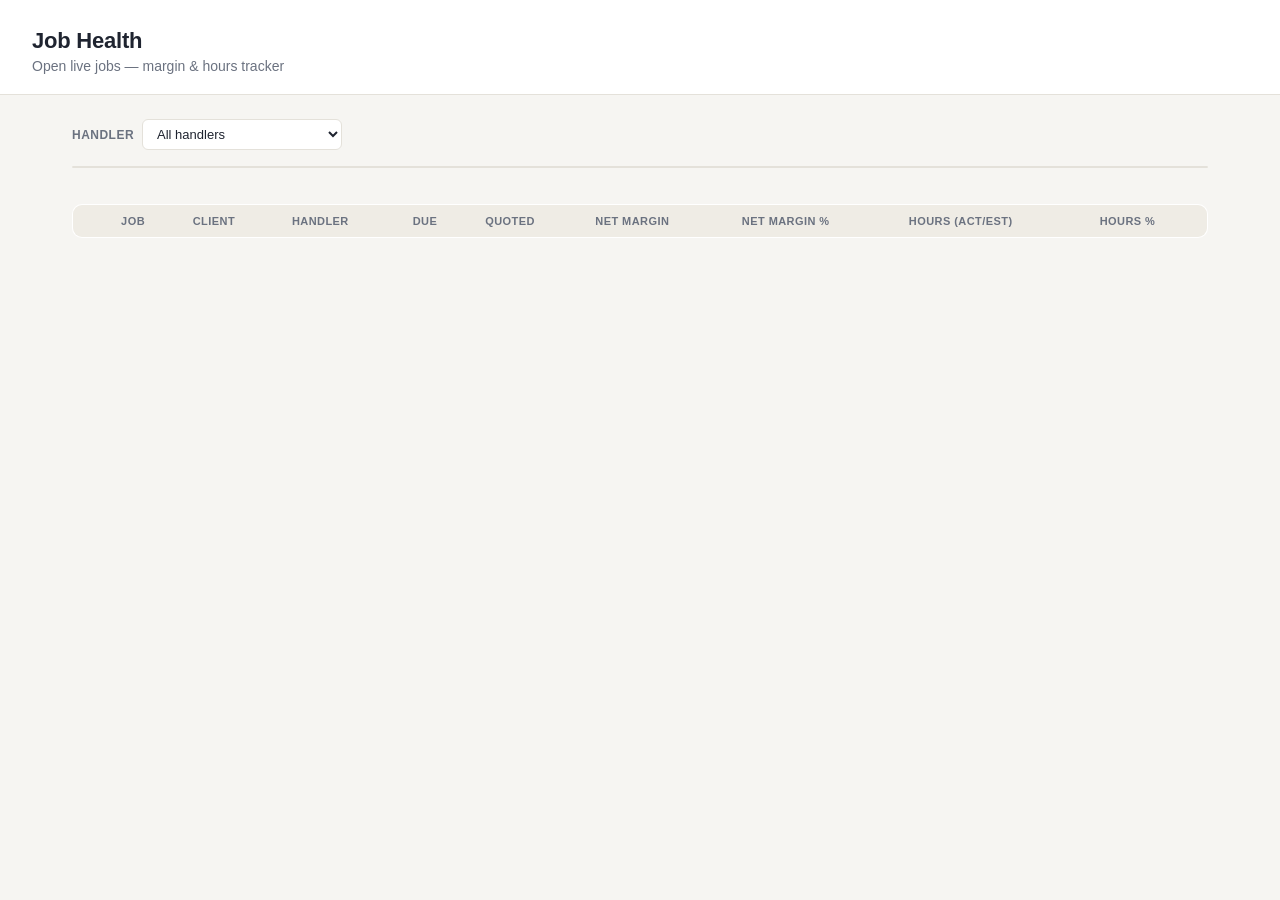
==== public/index.html @ 8031c99e "Add profit summary panel, handler filter, and neutralize orphaned debug endpoint Profit panel surfac" ====
<!DOCTYPE html>
<html lang="en">
<head>
<meta charset="UTF-8">
<meta name="viewport" content="width=device-width, initial-scale=1.0">
<title>Job Health</title>
<link rel="stylesheet" href="style.css">
</head>
<body>
<header class="topbar">
  <h1>Job Health</h1>
  <p class="topbar-sub">Open live jobs — margin &amp; hours tracker</p>
</header>

<main class="main">
  <div class="controls">
    <label for="handlerFilter">Handler</label>
    <select id="handlerFilter">
      <option value="">All handlers</option>
    </select>
  </div>

  <div class="profit-panel" id="profitPanel"></div>

  <div class="summary" id="summary"></div>

  <table class="job-table" id="jobTable">
    <thead>
      <tr>
        <th></th>
        <th>Job</th>
        <th>Client</th>
        <th>Handler</th>
        <th>Due</th>
        <th>Quoted</th>
        <th>Net margin</th>
        <th>Net margin %</th>
        <th>Hours (act/est)</th>
        <th>Hours %</th>
      </tr>
    </thead>
    <tbody id="jobTableBody"></tbody>
  </table>
</main>

<script src="app.js"></script>
</body>
</html>
---- public/style.css ----
:root {
  --bg: #f6f5f2;
  --surface: #ffffff;
  --ink: #1f2430;
  --ink-soft: #6b7280;
  --border: #e4e1da;
  --accent: #2d5c4d;
  --red: #b3423a;
  --red-bg: #fbe9e7;
  --amber: #a3691a;
  --amber-bg: #fdf1de;
  --green: #2f7a4f;
  --green-bg: #e7f3ea;
}

* { box-sizing: border-box; }

body {
  margin: 0;
  background: var(--bg);
  color: var(--ink);
  font-family: -apple-system, BlinkMacSystemFont, "Segoe UI", Roboto, sans-serif;
}

.topbar {
  padding: 28px 32px 20px;
  border-bottom: 1px solid var(--border);
  background: var(--surface);
}

.topbar h1 {
  margin: 0;
  font-size: 22px;
  letter-spacing: -0.01em;
}

.topbar-sub {
  margin: 4px 0 0;
  color: var(--ink-soft);
  font-size: 14px;
}

.main {
  max-width: 1200px;
  margin: 0 auto;
  padding: 24px 32px 48px;
}

.controls {
  display: flex;
  align-items: center;
  gap: 8px;
  margin-bottom: 16px;
}

.controls label {
  font-size: 12px;
  font-weight: 600;
  color: var(--ink-soft);
  text-transform: uppercase;
  letter-spacing: 0.04em;
}

.controls select {
  padding: 6px 10px;
  border: 1px solid var(--border);
  border-radius: 6px;
  background: var(--surface);
  color: var(--ink);
  font-size: 13px;
  min-width: 200px;
}

.profit-panel {
  display: grid;
  grid-template-columns: repeat(auto-fit, minmax(160px, 1fr));
  gap: 1px;
  background: var(--border);
  border: 1px solid var(--border);
  border-radius: 10px;
  overflow: hidden;
  margin-bottom: 16px;
}

.profit-tile {
  display: flex;
  flex-direction: column;
  gap: 4px;
  padding: 16px 18px;
  background: var(--surface);
}

.profit-tile-emphasis {
  background: var(--accent);
}

.profit-tile-emphasis .profit-label,
.profit-tile-emphasis .profit-value {
  color: #fff;
}

.profit-label {
  font-size: 11px;
  text-transform: uppercase;
  letter-spacing: 0.05em;
  color: var(--ink-soft);
}

.profit-value {
  font-size: 22px;
  font-weight: 700;
  font-variant-numeric: tabular-nums;
  color: var(--ink);
}

.profit-value.negative {
  color: var(--red);
}

.profit-tile-emphasis .profit-value.negative {
  color: #ffd9d4;
}

.summary {
  display: flex;
  gap: 12px;
  margin-bottom: 20px;
  font-size: 13px;
  color: var(--ink-soft);
}

.summary strong {
  color: var(--ink);
}

.job-table {
  width: 100%;
  border-collapse: collapse;
  background: var(--surface);
  border: 1px solid var(--border);
  border-radius: 10px;
  overflow: hidden;
  font-size: 13px;
}

.job-table th {
  text-align: left;
  padding: 10px 12px;
  background: #efece5;
  color: var(--ink-soft);
  font-weight: 600;
  font-size: 11px;
  text-transform: uppercase;
  letter-spacing: 0.04em;
  border-bottom: 1px solid var(--border);
}

.job-table td {
  padding: 10px 12px;
  border-bottom: 1px solid var(--border);
  font-variant-numeric: tabular-nums;
  white-space: nowrap;
}

.job-table tbody tr:last-child td {
  border-bottom: none;
}

.job-table tbody tr:hover {
  background: #fbfaf7;
}

.risk-dot {
  display: inline-block;
  width: 10px;
  height: 10px;
  border-radius: 50%;
}

.risk-dot.red { background: var(--red); }
.risk-dot.amber { background: var(--amber); }
.risk-dot.green { background: var(--green); }

.pct-chip {
  display: inline-block;
  padding: 2px 8px;
  border-radius: 999px;
  font-weight: 600;
}

.pct-chip.red { background: var(--red-bg); color: var(--red); }
.pct-chip.amber { background: var(--amber-bg); color: var(--amber); }
.pct-chip.green { background: var(--green-bg); color: var(--green); }

.job-title {
  display: block;
  color: var(--ink-soft);
  font-size: 12px;
  white-space: normal;
}

.job-number {
  font-weight: 600;
}

.negative {
  color: var(--red);
}
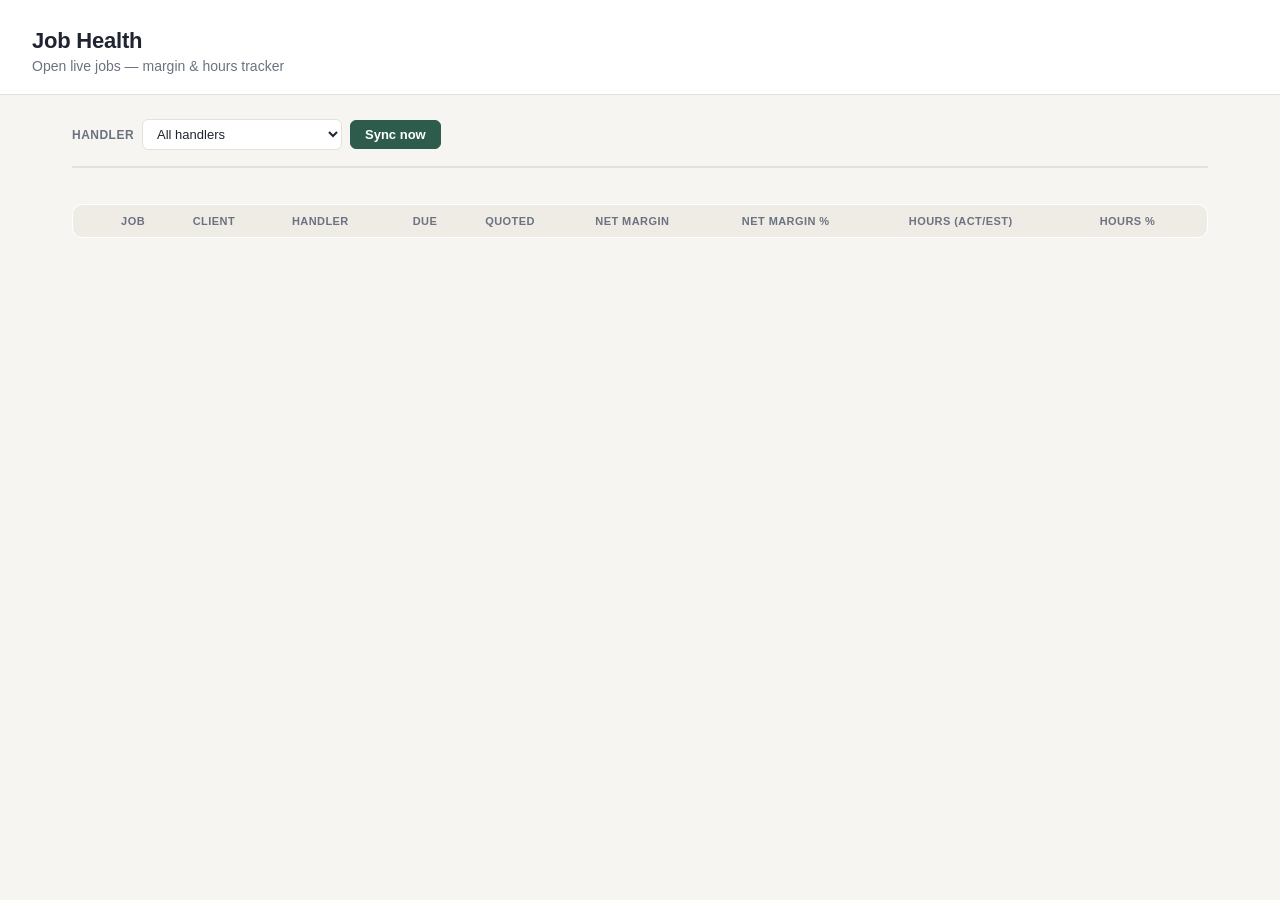
==== commit c6b48734: "Add job detail page with trend chart, notes panel, and manual sync button Clicking a job in the port" ====
--- a/public/index.html
+++ b/public/index.html
@@ -18,6 +18,8 @@
     <select id="handlerFilter">
       <option value="">All handlers</option>
     </select>
+    <button id="syncBtn" class="sync-btn" type="button">Sync now</button>
+    <span class="sync-status" id="syncStatus"></span>
   </div>
 
   <div class="profit-panel" id="profitPanel"></div>
--- a/public/style.css
+++ b/public/style.css
@@ -40,6 +40,19 @@
   font-size: 14px;
 }
 
+.back-link {
+  display: inline-block;
+  margin-bottom: 8px;
+  color: var(--accent);
+  font-size: 13px;
+  font-weight: 600;
+  text-decoration: none;
+}
+
+.back-link:hover {
+  text-decoration: underline;
+}
+
 .main {
   max-width: 1200px;
   margin: 0 auto;
@@ -69,6 +82,35 @@
   color: var(--ink);
   font-size: 13px;
   min-width: 200px;
+}
+
+.sync-btn {
+  padding: 6px 14px;
+  border: 1px solid var(--accent);
+  border-radius: 6px;
+  background: var(--accent);
+  color: #fff;
+  font-size: 13px;
+  font-weight: 600;
+  cursor: pointer;
+}
+
+.sync-btn:hover:not(:disabled) {
+  opacity: 0.9;
+}
+
+.sync-btn:disabled {
+  opacity: 0.6;
+  cursor: default;
+}
+
+.sync-status {
+  font-size: 12px;
+  color: var(--ink-soft);
+}
+
+.sync-status.sync-status-error {
+  color: var(--red);
 }
 
 .profit-panel {
@@ -170,6 +212,130 @@
   background: #fbfaf7;
 }
 
+.job-row {
+  cursor: pointer;
+}
+
+.job-detail-layout {
+  display: grid;
+  grid-template-columns: 1fr 320px;
+  gap: 24px;
+  align-items: start;
+}
+
+.job-detail-primary {
+  min-width: 0;
+}
+
+.chart-section {
+  background: var(--surface);
+  border: 1px solid var(--border);
+  border-radius: 10px;
+  padding: 20px;
+  margin-top: 16px;
+}
+
+.chart-section h2 {
+  margin: 0 0 4px;
+  font-size: 15px;
+}
+
+.chart-legend {
+  display: flex;
+  gap: 16px;
+  font-size: 12px;
+  color: var(--ink-soft);
+  margin-bottom: 12px;
+}
+
+.legend-dot {
+  display: inline-block;
+  width: 8px;
+  height: 8px;
+  border-radius: 50%;
+  margin-right: 4px;
+}
+
+.legend-margin { background: var(--accent); }
+.legend-hours { background: var(--amber); }
+
+#trendChart {
+  width: 100%;
+  height: auto;
+}
+
+.chart-note {
+  margin: 10px 0 0;
+  font-size: 12px;
+  color: var(--ink-soft);
+}
+
+.notes-panel {
+  background: var(--surface);
+  border: 1px solid var(--border);
+  border-radius: 10px;
+  padding: 20px;
+  display: flex;
+  flex-direction: column;
+  position: sticky;
+  top: 24px;
+}
+
+.notes-panel h2 {
+  margin: 0 0 12px;
+  font-size: 15px;
+}
+
+.notes-panel textarea {
+  width: 100%;
+  min-height: 260px;
+  resize: vertical;
+  border: 1px solid var(--border);
+  border-radius: 6px;
+  padding: 10px;
+  font-family: inherit;
+  font-size: 13px;
+  color: var(--ink);
+  background: var(--bg);
+}
+
+.notes-footer {
+  display: flex;
+  align-items: center;
+  gap: 10px;
+  margin-top: 10px;
+}
+
+.notes-footer button {
+  padding: 6px 14px;
+  border: 1px solid var(--accent);
+  border-radius: 6px;
+  background: var(--accent);
+  color: #fff;
+  font-size: 13px;
+  font-weight: 600;
+  cursor: pointer;
+}
+
+.notes-footer button:disabled {
+  opacity: 0.6;
+  cursor: default;
+}
+
+.notes-status {
+  font-size: 12px;
+  color: var(--ink-soft);
+}
+
+@media (max-width: 900px) {
+  .job-detail-layout {
+    grid-template-columns: 1fr;
+  }
+  .notes-panel {
+    position: static;
+  }
+}
+
 .risk-dot {
   display: inline-block;
   width: 10px;
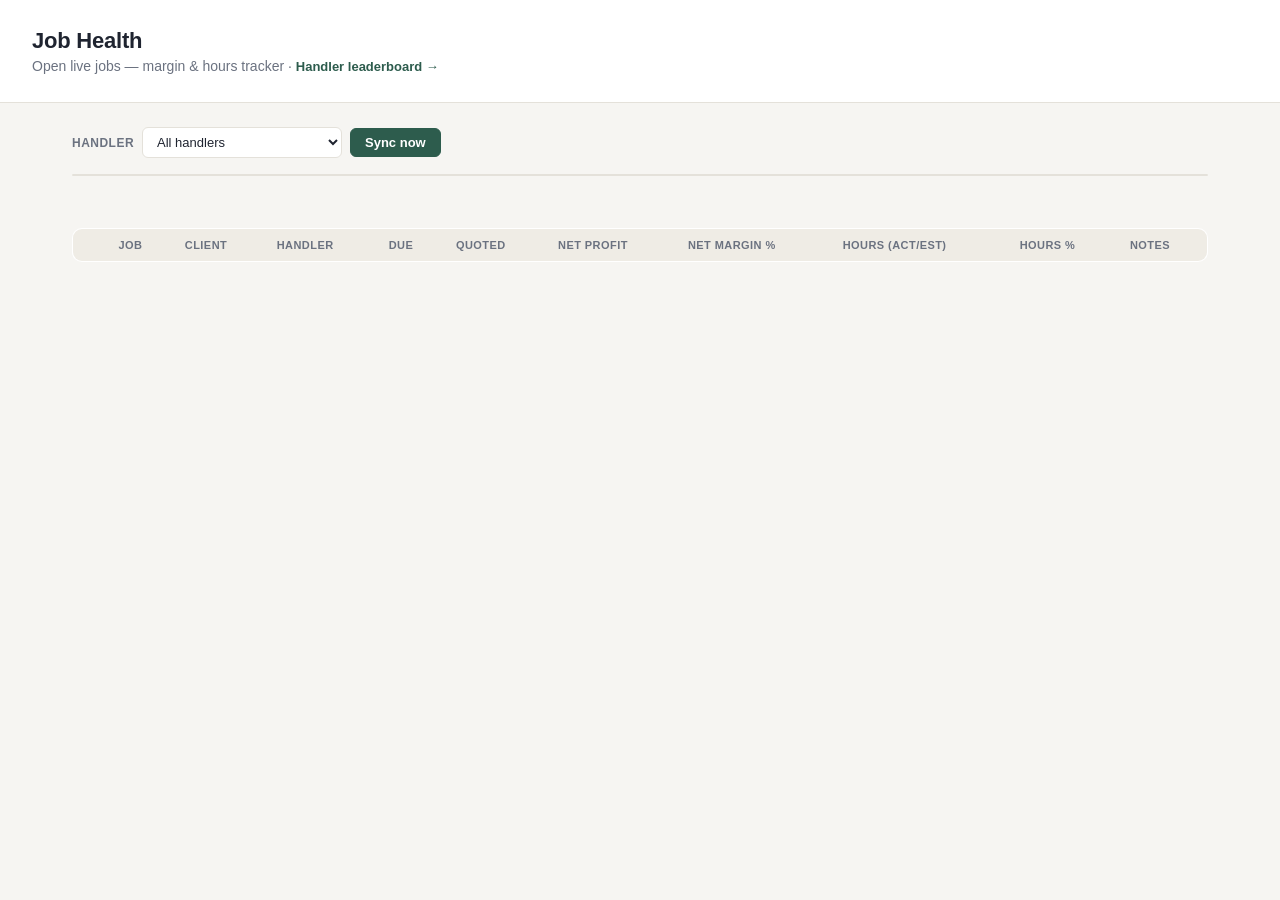
==== commit cef381f4: "Fix net/gross margin to use actual costs, not estimate; add is_active tracking, leaderboard, highlig" ====
--- a/public/index.html
+++ b/public/index.html
@@ -9,7 +9,7 @@
 <body>
 <header class="topbar">
   <h1>Job Health</h1>
-  <p class="topbar-sub">Open live jobs — margin &amp; hours tracker</p>
+  <p class="topbar-sub">Open live jobs — margin &amp; hours tracker &middot; <a class="back-link" href="leaderboard.html">Handler leaderboard &rarr;</a></p>
 </header>
 
 <main class="main">
@@ -20,9 +20,12 @@
     </select>
     <button id="syncBtn" class="sync-btn" type="button">Sync now</button>
     <span class="sync-status" id="syncStatus"></span>
+    <span class="last-synced" id="lastSynced"></span>
   </div>
 
   <div class="profit-panel" id="profitPanel"></div>
+
+  <div class="highlight-row" id="highlightRow"></div>
 
   <div class="summary" id="summary"></div>
 
@@ -35,10 +38,11 @@
         <th>Handler</th>
         <th>Due</th>
         <th>Quoted</th>
-        <th>Net margin</th>
+        <th>Net profit</th>
         <th>Net margin %</th>
         <th>Hours (act/est)</th>
         <th>Hours %</th>
+        <th>Notes</th>
       </tr>
     </thead>
     <tbody id="jobTableBody"></tbody>
--- a/public/style.css
+++ b/public/style.css
@@ -113,6 +113,12 @@
   color: var(--red);
 }
 
+.last-synced {
+  font-size: 12px;
+  color: var(--ink-soft);
+  margin-left: auto;
+}
+
 .profit-panel {
   display: grid;
   grid-template-columns: repeat(auto-fit, minmax(160px, 1fr));
@@ -163,6 +169,121 @@
   color: #ffd9d4;
 }
 
+.profit-tile-emphasis.profit-tile-red {
+  background: var(--red);
+}
+
+.profit-tile-emphasis.profit-tile-amber {
+  background: var(--amber);
+}
+
+.profit-value.tile-red {
+  color: var(--red);
+}
+
+.profit-value.tile-amber {
+  color: var(--amber);
+}
+
+.profit-value.tile-green {
+  color: var(--green);
+}
+
+.job-title-row {
+  display: flex;
+  align-items: center;
+  gap: 12px;
+}
+
+.job-title-row h1 {
+  margin: 0;
+}
+
+.risk-badge {
+  display: inline-block;
+  padding: 3px 10px;
+  border-radius: 999px;
+  font-size: 12px;
+  font-weight: 700;
+  text-transform: uppercase;
+  letter-spacing: 0.03em;
+}
+
+.risk-badge-red {
+  background: var(--red-bg);
+  color: var(--red);
+}
+
+.risk-badge-amber {
+  background: var(--amber-bg);
+  color: var(--amber);
+}
+
+.risk-badge-green {
+  background: var(--green-bg);
+  color: var(--green);
+}
+
+.highlight-row {
+  display: grid;
+  grid-template-columns: repeat(auto-fit, minmax(260px, 1fr));
+  gap: 12px;
+  margin-bottom: 16px;
+}
+
+.highlight-card {
+  display: flex;
+  flex-direction: column;
+  gap: 4px;
+  padding: 14px 18px;
+  border-radius: 10px;
+  border: 1px solid var(--border);
+  text-decoration: none;
+  background: var(--surface);
+}
+
+.highlight-card-best {
+  border-color: var(--green);
+  background: var(--green-bg);
+}
+
+.highlight-card-worst {
+  border-color: var(--red);
+  background: var(--red-bg);
+}
+
+.highlight-kicker {
+  font-size: 11px;
+  font-weight: 700;
+  text-transform: uppercase;
+  letter-spacing: 0.05em;
+}
+
+.highlight-card-best .highlight-kicker { color: var(--green); }
+.highlight-card-worst .highlight-kicker { color: var(--red); }
+
+.highlight-job {
+  font-size: 14px;
+  font-weight: 700;
+  color: var(--ink);
+}
+
+.highlight-client {
+  font-size: 12px;
+  color: var(--ink-soft);
+}
+
+.highlight-margin {
+  font-size: 13px;
+  font-weight: 600;
+  font-variant-numeric: tabular-nums;
+  color: var(--ink);
+}
+
+.highlight-margin.negative {
+  color: var(--red);
+}
+
 .summary {
   display: flex;
   gap: 12px;
@@ -195,6 +316,9 @@
   text-transform: uppercase;
   letter-spacing: 0.04em;
   border-bottom: 1px solid var(--border);
+  position: sticky;
+  top: 0;
+  z-index: 1;
 }
 
 .job-table td {
@@ -268,6 +392,57 @@
   margin: 10px 0 0;
   font-size: 12px;
   color: var(--ink-soft);
+}
+
+.burn-bars {
+  display: flex;
+  flex-direction: column;
+  gap: 18px;
+}
+
+.burn-row-header {
+  display: flex;
+  justify-content: space-between;
+  align-items: baseline;
+  margin-bottom: 6px;
+  font-size: 13px;
+}
+
+.burn-label {
+  font-weight: 700;
+}
+
+.burn-values {
+  color: var(--ink-soft);
+  font-size: 12px;
+  font-variant-numeric: tabular-nums;
+}
+
+.burn-track {
+  position: relative;
+  height: 14px;
+  background: var(--bg);
+  border: 1px solid var(--border);
+  border-radius: 7px;
+  overflow: hidden;
+}
+
+.burn-fill {
+  height: 100%;
+  border-radius: 7px 0 0 7px;
+  transition: width 0.3s ease;
+}
+
+.burn-fill-green { background: var(--green); }
+.burn-fill-amber { background: var(--amber); }
+.burn-fill-red { background: var(--red); }
+
+.burn-marker {
+  position: absolute;
+  top: -3px;
+  bottom: -3px;
+  width: 2px;
+  background: var(--ink);
 }
 
 .notes-panel {
@@ -365,6 +540,18 @@
   white-space: normal;
 }
 
+.job-note {
+  display: block;
+  color: var(--ink);
+  background: var(--amber-bg);
+  font-size: 11px;
+  white-space: normal;
+  max-width: 280px;
+  margin-top: 4px;
+  padding: 3px 6px;
+  border-radius: 4px;
+}
+
 .job-number {
   font-weight: 600;
 }
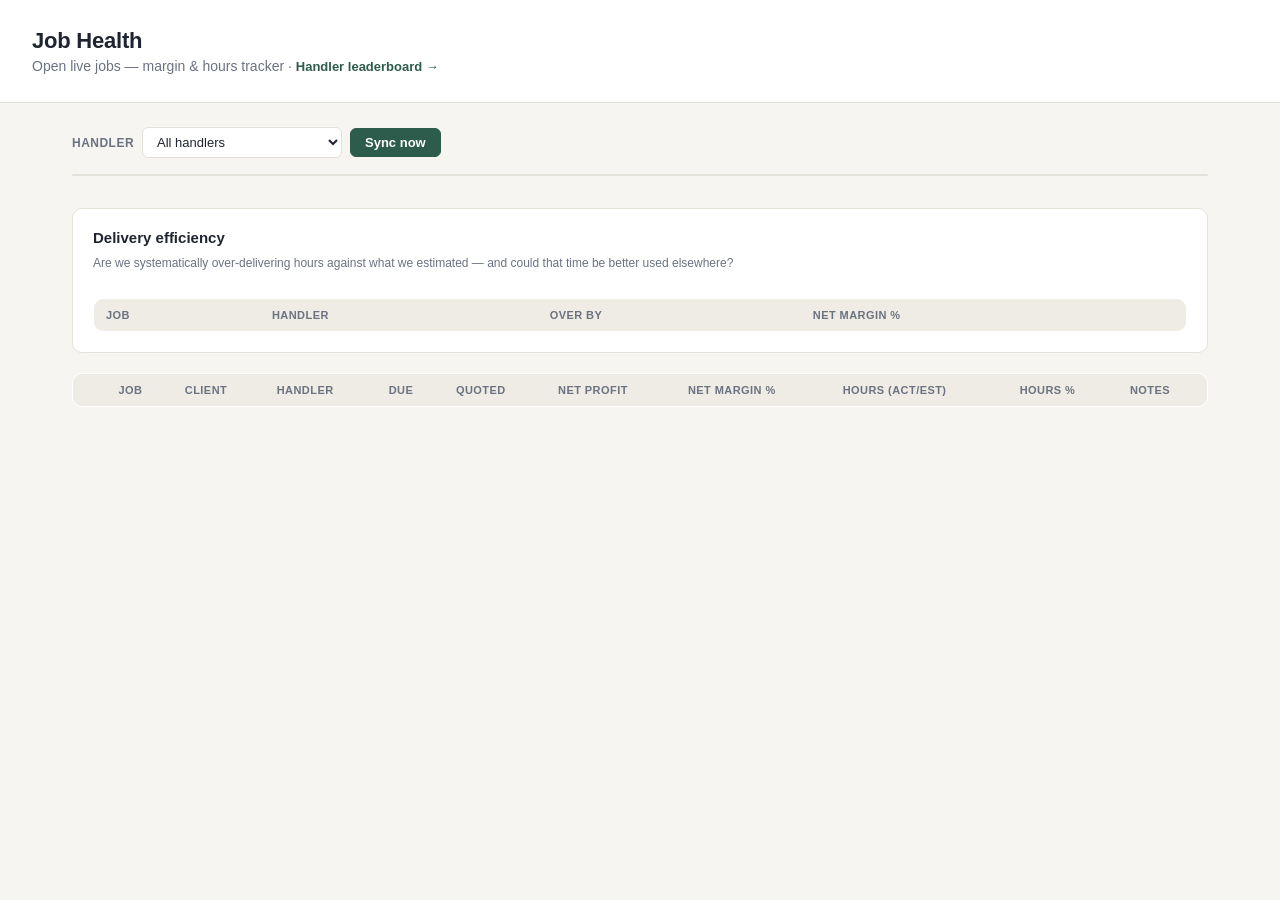
==== commit 0b00b3b5: "Add delivery efficiency panel to the portfolio page Surfaces the portfolio-wide question a blended h" ====
--- a/public/index.html
+++ b/public/index.html
@@ -27,6 +27,23 @@
 
   <div class="highlight-row" id="highlightRow"></div>
 
+  <section class="chart-section" id="deliverySection">
+    <h2>Delivery efficiency</h2>
+    <p class="chart-note">Are we systematically over-delivering hours against what we estimated — and could that time be better used elsewhere?</p>
+    <div class="delivery-stats" id="deliveryStats"></div>
+    <table class="job-table" id="deliveryTable">
+      <thead>
+        <tr>
+          <th>Job</th>
+          <th>Handler</th>
+          <th>Over by</th>
+          <th>Net margin %</th>
+        </tr>
+      </thead>
+      <tbody id="deliveryTableBody"></tbody>
+    </table>
+  </section>
+
   <div class="summary" id="summary"></div>
 
   <table class="job-table" id="jobTable">
--- a/public/style.css
+++ b/public/style.css
@@ -11,6 +11,8 @@
   --amber-bg: #fdf1de;
   --green: #2f7a4f;
   --green-bg: #e7f3ea;
+  --grey: #8b8578;
+  --grey-bg: #ece9e2;
 }
 
 * { box-sizing: border-box; }
@@ -224,6 +226,11 @@
   color: var(--green);
 }
 
+.risk-badge-unquoted {
+  background: var(--grey-bg);
+  color: var(--grey);
+}
+
 .highlight-row {
   display: grid;
   grid-template-columns: repeat(auto-fit, minmax(260px, 1fr));
@@ -284,16 +291,28 @@
   color: var(--red);
 }
 
+.highlight-handler {
+  margin-top: 4px;
+  font-size: 11px;
+  color: var(--ink-soft);
+}
+
 .summary {
   display: flex;
-  gap: 12px;
+  gap: 16px;
   margin-bottom: 20px;
-  font-size: 13px;
+  font-size: 17px;
   color: var(--ink-soft);
 }
 
 .summary strong {
   color: var(--ink);
+  font-size: 19px;
+}
+
+.summary .risk-dot {
+  width: 12px;
+  height: 12px;
 }
 
 .job-table {
@@ -336,6 +355,17 @@
   background: #fbfaf7;
 }
 
+.cost-row-pending {
+  color: var(--ink-soft);
+  font-style: italic;
+}
+
+.po-number {
+  color: var(--ink-soft);
+  font-size: 11px;
+  font-style: normal;
+}
+
 .job-row {
   cursor: pointer;
 }
@@ -357,6 +387,76 @@
   border-radius: 10px;
   padding: 20px;
   margin-top: 16px;
+}
+
+.recommended-charge {
+  display: flex;
+  flex-direction: column;
+  gap: 4px;
+  background: var(--red-bg);
+  border: 1px solid var(--red);
+  border-radius: 10px;
+  padding: 16px 18px;
+  margin-top: 12px;
+}
+
+.recommended-charge-label {
+  font-size: 11px;
+  font-weight: 700;
+  text-transform: uppercase;
+  letter-spacing: 0.05em;
+  color: var(--red);
+}
+
+.recommended-charge-value {
+  font-size: 24px;
+  font-weight: 700;
+  color: var(--ink);
+  font-variant-numeric: tabular-nums;
+}
+
+.recommended-charge-note {
+  font-size: 14px;
+  line-height: 1.6;
+  color: var(--ink-soft);
+}
+
+.recommended-charge-note p {
+  margin: 0 0 10px;
+}
+
+.recommended-charge-note p:last-child {
+  margin-bottom: 0;
+}
+
+.narrative-header {
+  display: flex;
+  align-items: center;
+  justify-content: space-between;
+  margin-bottom: 4px;
+}
+
+.narrative-header h2 {
+  margin: 0;
+}
+
+.narrative-text {
+  margin: 12px 0 0;
+  font-size: 16px;
+  line-height: 1.7;
+  color: var(--ink);
+}
+
+.narrative-text p {
+  margin: 0 0 12px;
+}
+
+.narrative-text p:last-child {
+  margin-bottom: 0;
+}
+
+.narrative-text:empty {
+  display: none;
 }
 
 .chart-section h2 {
@@ -392,6 +492,23 @@
   margin: 10px 0 0;
   font-size: 12px;
   color: var(--ink-soft);
+}
+
+.delivery-stats {
+  display: grid;
+  grid-template-columns: repeat(auto-fit, minmax(200px, 1fr));
+  gap: 12px;
+  margin: 12px 0 16px;
+}
+
+.delivery-days {
+  font-size: 13px;
+  font-weight: 400;
+  color: var(--ink-soft);
+}
+
+#deliveryTable {
+  margin-top: 0;
 }
 
 .burn-bars {
@@ -521,6 +638,7 @@
 .risk-dot.red { background: var(--red); }
 .risk-dot.amber { background: var(--amber); }
 .risk-dot.green { background: var(--green); }
+.risk-dot.unquoted { background: var(--grey); }
 
 .pct-chip {
   display: inline-block;
@@ -532,6 +650,7 @@
 .pct-chip.red { background: var(--red-bg); color: var(--red); }
 .pct-chip.amber { background: var(--amber-bg); color: var(--amber); }
 .pct-chip.green { background: var(--green-bg); color: var(--green); }
+.pct-chip.unquoted { background: var(--grey-bg); color: var(--grey); }
 
 .job-title {
   display: block;
@@ -546,7 +665,7 @@
   background: var(--amber-bg);
   font-size: 11px;
   white-space: normal;
-  max-width: 280px;
+  max-width: 840px;
   margin-top: 4px;
   padding: 3px 6px;
   border-radius: 4px;
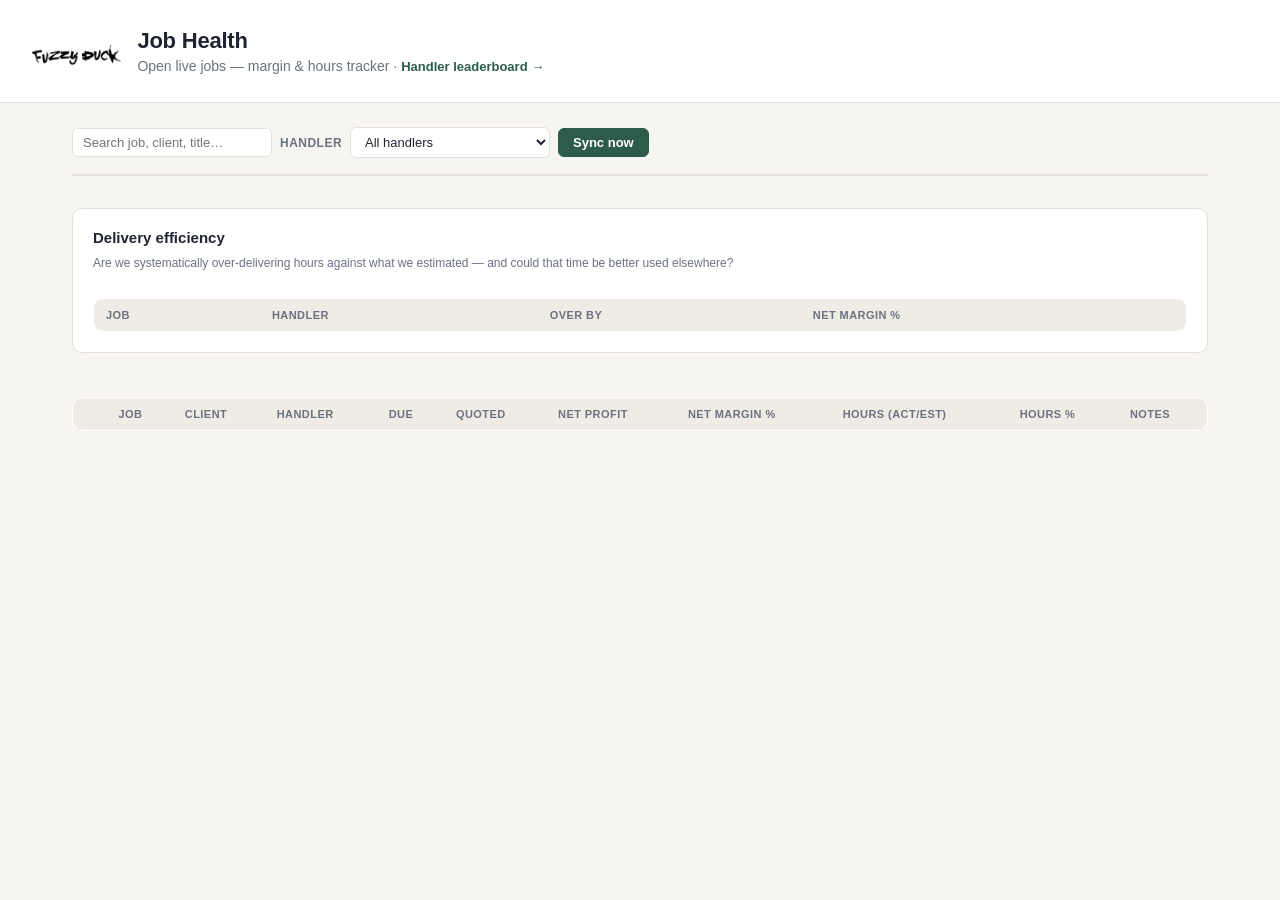
==== commit 67bd87f7: "Add job search, red-highlight unquoted rows, and Fuzzy Duck logo Search box filters the portfolio ta" ====
--- a/public/index.html
+++ b/public/index.html
@@ -8,12 +8,18 @@
 </head>
 <body>
 <header class="topbar">
-  <h1>Job Health</h1>
-  <p class="topbar-sub">Open live jobs — margin &amp; hours tracker &middot; <a class="back-link" href="leaderboard.html">Handler leaderboard &rarr;</a></p>
+  <div class="topbar-brand">
+    <img src="fuzzy-duck-logo.png" alt="Fuzzy Duck" class="topbar-logo">
+    <div>
+      <h1>Job Health</h1>
+      <p class="topbar-sub">Open live jobs — margin &amp; hours tracker &middot; <a class="back-link" href="leaderboard.html">Handler leaderboard &rarr;</a></p>
+    </div>
+  </div>
 </header>
 
 <main class="main">
   <div class="controls">
+    <input type="search" id="jobSearch" class="job-search" placeholder="Search job, client, title…">
     <label for="handlerFilter">Handler</label>
     <select id="handlerFilter">
       <option value="">All handlers</option>
--- a/public/style.css
+++ b/public/style.css
@@ -30,6 +30,18 @@
   background: var(--surface);
 }
 
+.topbar-brand {
+  display: flex;
+  align-items: center;
+  gap: 16px;
+}
+
+.topbar-logo {
+  height: 44px;
+  width: auto;
+  flex-shrink: 0;
+}
+
 .topbar h1 {
   margin: 0;
   font-size: 22px;
@@ -76,7 +88,8 @@
   letter-spacing: 0.04em;
 }
 
-.controls select {
+.controls select,
+.controls .job-search {
   padding: 6px 10px;
   border: 1px solid var(--border);
   border-radius: 6px;
@@ -84,6 +97,10 @@
   color: var(--ink);
   font-size: 13px;
   min-width: 200px;
+}
+
+.controls .job-search {
+  font-family: inherit;
 }
 
 .sync-btn {
@@ -370,6 +387,14 @@
   cursor: pointer;
 }
 
+.job-table tbody tr.job-row-unquoted {
+  background: var(--red-bg);
+}
+
+.job-table tbody tr.job-row-unquoted:hover {
+  background: #f6d9d5;
+}
+
 .job-detail-layout {
   display: grid;
   grid-template-columns: 1fr 320px;
@@ -387,6 +412,10 @@
   border-radius: 10px;
   padding: 20px;
   margin-top: 16px;
+}
+
+#deliverySection {
+  margin-bottom: 24px;
 }
 
 .recommended-charge {
@@ -505,6 +534,10 @@
   font-size: 13px;
   font-weight: 400;
   color: var(--ink-soft);
+}
+
+.profit-tile-emphasis .delivery-days {
+  color: rgba(255, 255, 255, 0.75);
 }
 
 #deliveryTable {
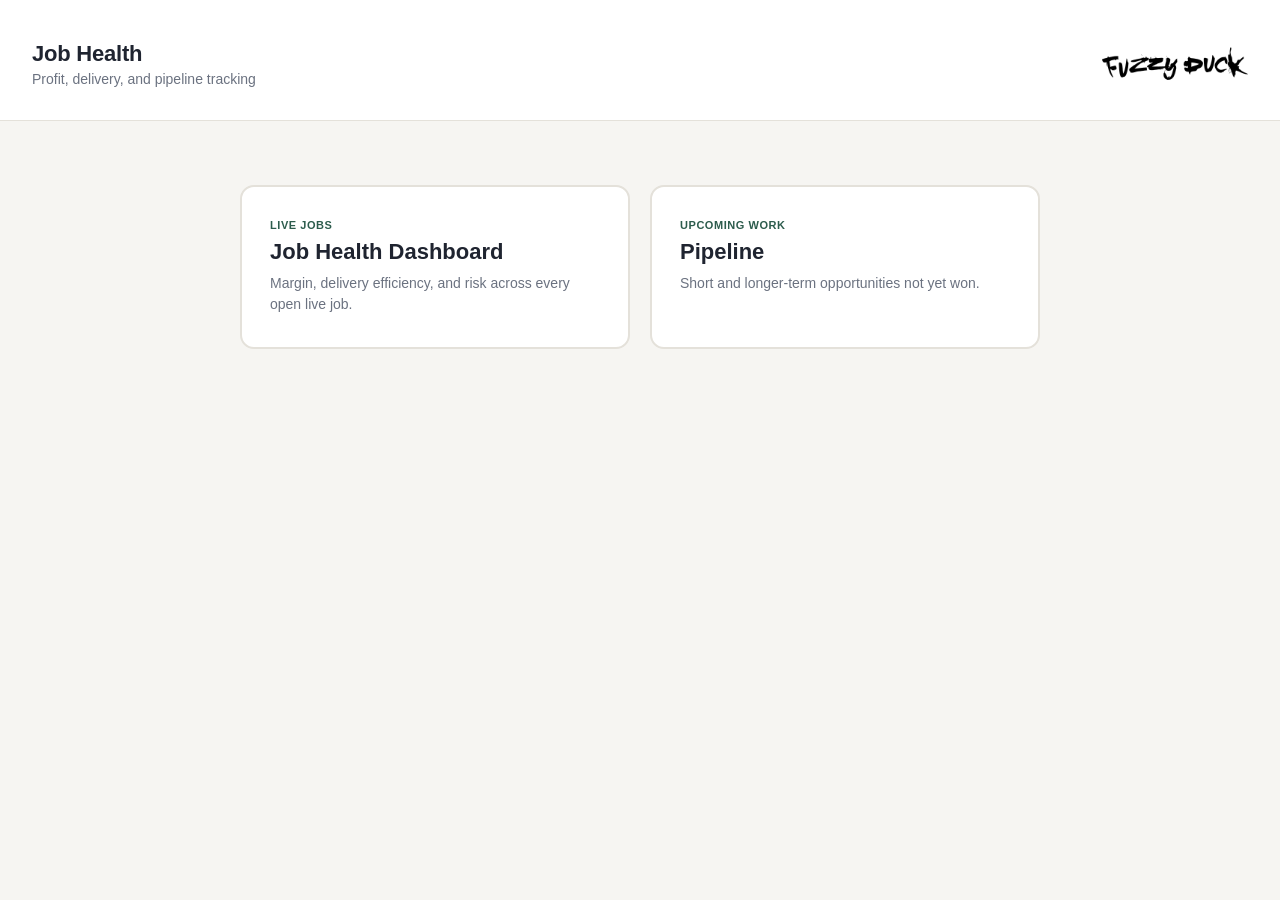
==== commit 48d8c9f6: "Add Pipeline page and landing page; restructure site navigation New landing page (index.html) with t" ====
--- a/public/index.html
+++ b/public/index.html
@@ -12,66 +12,25 @@
     <img src="fuzzy-duck-logo.png" alt="Fuzzy Duck" class="topbar-logo">
     <div>
       <h1>Job Health</h1>
-      <p class="topbar-sub">Open live jobs — margin &amp; hours tracker &middot; <a class="back-link" href="leaderboard.html">Handler leaderboard &rarr;</a></p>
+      <p class="topbar-sub">Profit, delivery, and pipeline tracking</p>
     </div>
   </div>
 </header>
 
 <main class="main">
-  <div class="controls">
-    <input type="search" id="jobSearch" class="job-search" placeholder="Search job, client, title…">
-    <label for="handlerFilter">Handler</label>
-    <select id="handlerFilter">
-      <option value="">All handlers</option>
-    </select>
-    <button id="syncBtn" class="sync-btn" type="button">Sync now</button>
-    <span class="sync-status" id="syncStatus"></span>
-    <span class="last-synced" id="lastSynced"></span>
+  <div class="landing-grid">
+    <a class="landing-card" href="dashboard.html">
+      <span class="landing-kicker">Live jobs</span>
+      <span class="landing-title">Job Health Dashboard</span>
+      <span class="landing-desc">Margin, delivery efficiency, and risk across every open live job.</span>
+    </a>
+    <a class="landing-card" href="pipeline.html">
+      <span class="landing-kicker">Upcoming work</span>
+      <span class="landing-title">Pipeline</span>
+      <span class="landing-desc">Short and longer-term opportunities not yet won.</span>
+    </a>
   </div>
-
-  <div class="profit-panel" id="profitPanel"></div>
-
-  <div class="highlight-row" id="highlightRow"></div>
-
-  <section class="chart-section" id="deliverySection">
-    <h2>Delivery efficiency</h2>
-    <p class="chart-note">Are we systematically over-delivering hours against what we estimated — and could that time be better used elsewhere?</p>
-    <div class="delivery-stats" id="deliveryStats"></div>
-    <table class="job-table" id="deliveryTable">
-      <thead>
-        <tr>
-          <th>Job</th>
-          <th>Handler</th>
-          <th>Over by</th>
-          <th>Net margin %</th>
-        </tr>
-      </thead>
-      <tbody id="deliveryTableBody"></tbody>
-    </table>
-  </section>
-
-  <div class="summary" id="summary"></div>
-
-  <table class="job-table" id="jobTable">
-    <thead>
-      <tr>
-        <th></th>
-        <th>Job</th>
-        <th>Client</th>
-        <th>Handler</th>
-        <th>Due</th>
-        <th>Quoted</th>
-        <th>Net profit</th>
-        <th>Net margin %</th>
-        <th>Hours (act/est)</th>
-        <th>Hours %</th>
-        <th>Notes</th>
-      </tr>
-    </thead>
-    <tbody id="jobTableBody"></tbody>
-  </table>
 </main>
 
-<script src="app.js"></script>
 </body>
 </html>
--- a/public/style.css
+++ b/public/style.css
@@ -33,13 +33,15 @@
 .topbar-brand {
   display: flex;
   align-items: center;
+  justify-content: space-between;
   gap: 16px;
 }
 
 .topbar-logo {
-  height: 44px;
+  height: 72px;
   width: auto;
   flex-shrink: 0;
+  order: 2;
 }
 
 .topbar h1 {
@@ -173,6 +175,11 @@
   color: var(--ink-soft);
 }
 
+.profit-panel .profit-label[title] {
+  border-bottom: 1px dotted currentColor;
+  cursor: help;
+}
+
 .profit-value {
   font-size: 22px;
   font-weight: 700;
@@ -264,6 +271,51 @@
   border: 1px solid var(--border);
   text-decoration: none;
   background: var(--surface);
+}
+
+.landing-grid {
+  display: grid;
+  grid-template-columns: repeat(auto-fit, minmax(260px, 1fr));
+  gap: 20px;
+  max-width: 800px;
+  margin: 40px auto 0;
+}
+
+.landing-card {
+  display: flex;
+  flex-direction: column;
+  gap: 8px;
+  padding: 32px 28px;
+  border-radius: 14px;
+  border: 2px solid var(--border);
+  background: var(--surface);
+  text-decoration: none;
+  transition: border-color 0.15s ease, transform 0.15s ease;
+}
+
+.landing-card:hover {
+  border-color: var(--accent);
+  transform: translateY(-2px);
+}
+
+.landing-kicker {
+  font-size: 11px;
+  font-weight: 700;
+  text-transform: uppercase;
+  letter-spacing: 0.05em;
+  color: var(--accent);
+}
+
+.landing-title {
+  font-size: 22px;
+  font-weight: 700;
+  color: var(--ink);
+}
+
+.landing-desc {
+  font-size: 14px;
+  color: var(--ink-soft);
+  line-height: 1.5;
 }
 
 .highlight-card-best {
@@ -418,46 +470,6 @@
   margin-bottom: 24px;
 }
 
-.recommended-charge {
-  display: flex;
-  flex-direction: column;
-  gap: 4px;
-  background: var(--red-bg);
-  border: 1px solid var(--red);
-  border-radius: 10px;
-  padding: 16px 18px;
-  margin-top: 12px;
-}
-
-.recommended-charge-label {
-  font-size: 11px;
-  font-weight: 700;
-  text-transform: uppercase;
-  letter-spacing: 0.05em;
-  color: var(--red);
-}
-
-.recommended-charge-value {
-  font-size: 24px;
-  font-weight: 700;
-  color: var(--ink);
-  font-variant-numeric: tabular-nums;
-}
-
-.recommended-charge-note {
-  font-size: 14px;
-  line-height: 1.6;
-  color: var(--ink-soft);
-}
-
-.recommended-charge-note p {
-  margin: 0 0 10px;
-}
-
-.recommended-charge-note p:last-child {
-  margin-bottom: 0;
-}
-
 .narrative-header {
   display: flex;
   align-items: center;
@@ -586,6 +598,16 @@
 .burn-fill-green { background: var(--green); }
 .burn-fill-amber { background: var(--amber); }
 .burn-fill-red { background: var(--red); }
+
+.delivery-line {
+  margin: 14px 0 0;
+  padding: 10px 14px;
+  background: var(--red-bg);
+  border-radius: 8px;
+  font-size: 19px;
+  line-height: 1.5;
+  color: var(--ink);
+}
 
 .burn-marker {
   position: absolute;
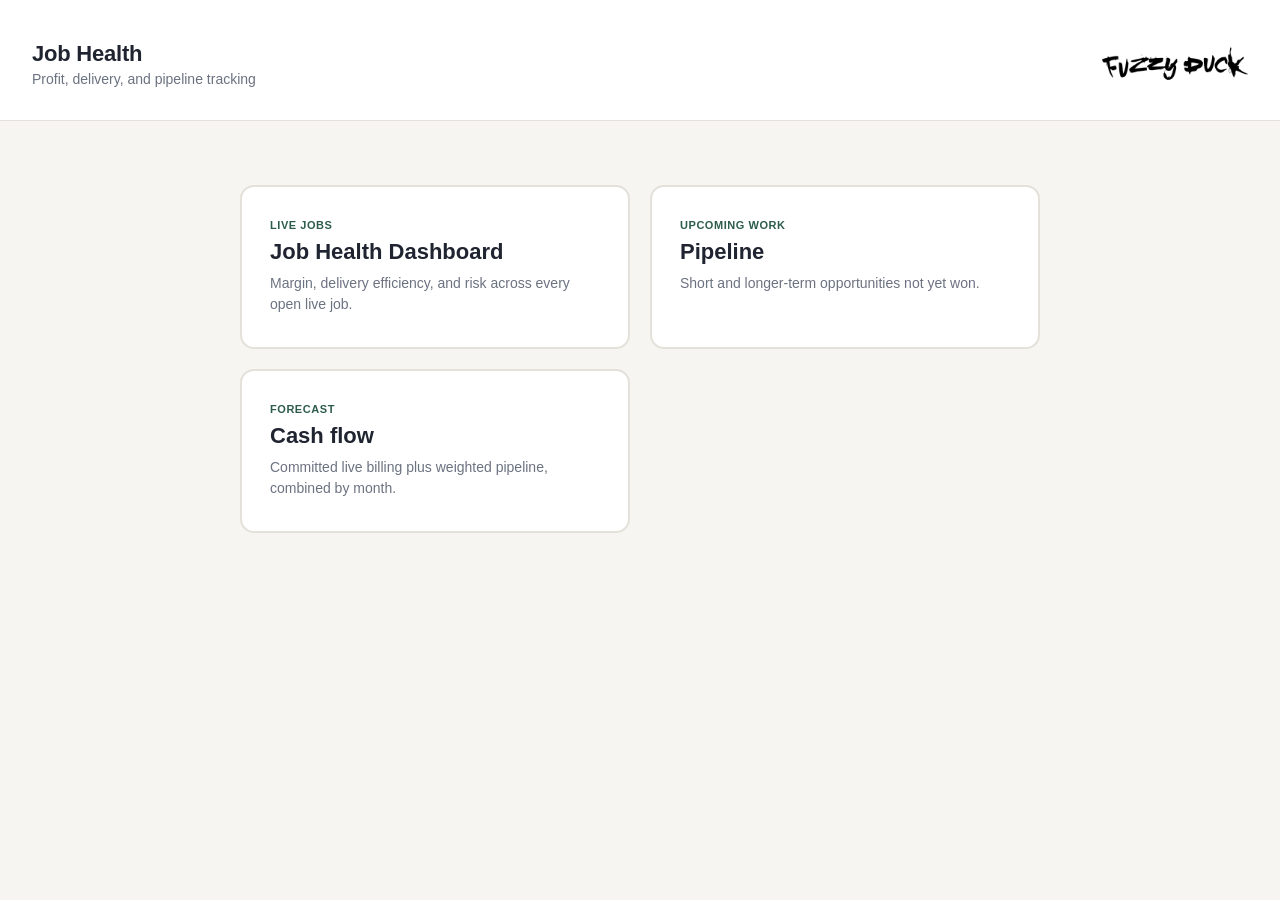
==== commit 0fcdeb09: "Add combined live+pipeline cash flow forecast Live jobs previously only synced financials, not their" ====
--- a/public/index.html
+++ b/public/index.html
@@ -29,6 +29,11 @@
       <span class="landing-title">Pipeline</span>
       <span class="landing-desc">Short and longer-term opportunities not yet won.</span>
     </a>
+    <a class="landing-card" href="cashflow.html">
+      <span class="landing-kicker">Forecast</span>
+      <span class="landing-title">Cash flow</span>
+      <span class="landing-desc">Committed live billing plus weighted pipeline, combined by month.</span>
+    </a>
   </div>
 </main>
 
--- a/public/style.css
+++ b/public/style.css
@@ -107,10 +107,10 @@
 
 .sync-btn {
   padding: 6px 14px;
-  border: 1px solid var(--accent);
+  border: 1px solid #f2c400;
   border-radius: 6px;
-  background: var(--accent);
-  color: #fff;
+  background: #f2c400;
+  color: #1f2430;
   font-size: 13px;
   font-weight: 600;
   cursor: pointer;
@@ -159,6 +159,35 @@
   background: var(--surface);
 }
 
+.bucket-tile {
+  text-decoration: none;
+  border: 2px solid transparent;
+  border-radius: 8px;
+  transition: border-color 0.15s ease;
+}
+
+.bucket-tile:hover {
+  border-color: var(--border);
+}
+
+.bucket-tile-active {
+  border-color: var(--accent);
+}
+
+.pipeline-leaderboard-tile {
+  background: #fdf6dc;
+  border-color: #f2c400;
+}
+
+.pipeline-leaderboard-tile .profit-label {
+  color: #8a6d00;
+}
+
+.pipeline-leaderboard-tile .profit-value {
+  color: #1f2430;
+  font-size: 16px;
+}
+
 .profit-tile-emphasis {
   background: var(--accent);
 }
@@ -187,12 +216,23 @@
   color: var(--ink);
 }
 
+.profit-sub {
+  display: block;
+  font-size: 11px;
+  color: var(--ink-soft);
+  margin-top: 2px;
+}
+
 .profit-value.negative {
   color: var(--red);
 }
 
 .profit-tile-emphasis .profit-value.negative {
   color: #ffd9d4;
+}
+
+.profit-tile-emphasis .profit-sub {
+  color: rgba(255, 255, 255, 0.85);
 }
 
 .profit-tile-emphasis.profit-tile-red {
@@ -271,6 +311,177 @@
   border: 1px solid var(--border);
   text-decoration: none;
   background: var(--surface);
+}
+
+.client-card-grid {
+  display: grid;
+  grid-template-columns: repeat(auto-fill, minmax(220px, 1fr));
+  gap: 16px;
+}
+
+.client-band-divider {
+  grid-column: 1 / -1;
+  margin: 24px 0 4px;
+  padding-bottom: 8px;
+  border-bottom: 2px solid var(--border);
+  font-size: 13px;
+  font-weight: 700;
+  text-transform: uppercase;
+  letter-spacing: 0.05em;
+  color: var(--ink-soft);
+}
+
+.client-band-divider:first-child {
+  margin-top: 0;
+}
+
+.client-card {
+  display: flex;
+  flex-direction: column;
+  align-items: center;
+  gap: 8px;
+  padding: 20px 16px;
+  border-radius: 12px;
+  border: 1px solid var(--border);
+  background: var(--surface);
+  text-decoration: none;
+  text-align: center;
+  min-width: 0;
+  transition: border-color 0.15s ease, transform 0.15s ease;
+}
+
+.client-card:hover {
+  border-color: var(--accent);
+  transform: translateY(-2px);
+}
+
+.client-card-logo {
+  width: 56px;
+  height: 56px;
+  border-radius: 50%;
+  background: #efece5;
+  color: var(--ink-soft);
+  display: flex;
+  align-items: center;
+  justify-content: center;
+  font-size: 22px;
+  font-weight: 700;
+}
+
+.client-card-name {
+  width: 100%;
+  font-size: 14px;
+  font-weight: 600;
+  line-height: 1.3;
+  color: var(--ink);
+  overflow-wrap: break-word;
+  word-break: break-word;
+}
+
+.client-card-value {
+  font-size: 18px;
+  font-weight: 700;
+  color: var(--ink);
+  font-variant-numeric: tabular-nums;
+}
+
+.client-card-count {
+  font-size: 12px;
+  color: var(--ink-soft);
+}
+
+.client-card-logo-img {
+  width: 56px;
+  height: 56px;
+  border-radius: 50%;
+  object-fit: contain;
+  background: #fff;
+  border: 1px solid var(--border);
+}
+
+.client-card-slider {
+  width: 100%;
+  margin-top: 4px;
+}
+
+.client-card-slider-header {
+  display: flex;
+  justify-content: space-between;
+  font-size: 10px;
+  text-transform: uppercase;
+  letter-spacing: 0.04em;
+  color: var(--ink-soft);
+  margin-bottom: 3px;
+}
+
+.client-card-slider-track {
+  height: 6px;
+  border-radius: 3px;
+  background: var(--bg);
+  border: 1px solid var(--border);
+  overflow: hidden;
+}
+
+.client-card-slider-fill {
+  height: 100%;
+  background: #f2c400;
+  border-radius: 3px 0 0 3px;
+}
+
+.admin-logo-grid {
+  display: grid;
+  grid-template-columns: repeat(auto-fill, minmax(180px, 1fr));
+  gap: 16px;
+}
+
+.admin-logo-card {
+  display: flex;
+  flex-direction: column;
+  align-items: center;
+  gap: 8px;
+  padding: 20px 16px;
+  border-radius: 12px;
+  border: 1px solid var(--border);
+  background: var(--surface);
+  text-align: center;
+}
+
+.admin-logo-preview {
+  width: 64px;
+  height: 64px;
+  border-radius: 50%;
+  object-fit: contain;
+  background: #fff;
+  border: 1px solid var(--border);
+}
+
+.admin-logo-placeholder {
+  width: 64px;
+  height: 64px;
+  border-radius: 50%;
+  background: #efece5;
+  color: var(--ink-soft);
+  display: flex;
+  align-items: center;
+  justify-content: center;
+  font-size: 24px;
+  font-weight: 700;
+}
+
+.admin-logo-name {
+  font-size: 13px;
+  font-weight: 600;
+  color: var(--ink);
+}
+
+.admin-logo-file {
+  width: 100%;
+  font-size: 11px;
+}
+
+.admin-logo-status {
+  font-size: 11px;
+  color: var(--ink-soft);
 }
 
 .landing-grid {
@@ -384,6 +595,11 @@
   height: 12px;
 }
 
+.table-scroll {
+  margin-top: 16px;
+  overflow-x: auto;
+}
+
 .job-table {
   width: 100%;
   border-collapse: collapse;
@@ -394,11 +610,29 @@
   font-size: 13px;
 }
 
+.leaderboard-table td {
+  padding: 20px 16px;
+}
+
+.leaderboard-name {
+  font-size: 16px;
+  font-weight: 600;
+}
+
+.leaderboard-count {
+  font-size: 16px;
+}
+
+.leaderboard-value {
+  font-size: 18px;
+  font-weight: 700;
+}
+
 .job-table th {
   text-align: left;
   padding: 10px 12px;
-  background: #efece5;
-  color: var(--ink-soft);
+  background: #3f3f3f;
+  color: #f1f1f1;
   font-weight: 600;
   font-size: 11px;
   text-transform: uppercase;
@@ -416,6 +650,12 @@
   white-space: nowrap;
 }
 
+.client-cell {
+  white-space: normal;
+  width: 250px;
+  overflow-wrap: break-word;
+}
+
 .job-table tbody tr:last-child td {
   border-bottom: none;
 }
@@ -445,6 +685,22 @@
 
 .job-table tbody tr.job-row-unquoted:hover {
   background: #f6d9d5;
+}
+
+.job-table tbody tr.pipeline-row-on-hold {
+  background: var(--grey-bg);
+}
+
+.job-table tbody tr.pipeline-row-on-hold:hover {
+  background: #e2ded3;
+}
+
+.job-table tbody tr.pipeline-row-with-client {
+  background: var(--green-bg);
+}
+
+.job-table tbody tr.pipeline-row-with-client:hover {
+  background: #d9ecdf;
 }
 
 .job-detail-layout {
@@ -505,6 +761,51 @@
   font-size: 15px;
 }
 
+.forecast-details summary {
+  cursor: pointer;
+  list-style: none;
+}
+
+.forecast-details summary::-webkit-details-marker {
+  display: none;
+}
+
+.forecast-details summary h2 {
+  display: flex;
+  align-items: center;
+  gap: 8px;
+  margin: 0;
+}
+
+.forecast-details summary h2::before {
+  content: '\25B8';
+  display: inline-block;
+  font-size: 13px;
+  color: var(--ink-soft);
+  transition: transform 0.15s ease;
+}
+
+.forecast-details[open] summary h2::before {
+  transform: rotate(90deg);
+}
+
+.forecast-toggle-hint {
+  font-size: 11px;
+  font-weight: 400;
+  text-transform: none;
+  color: var(--ink-soft);
+}
+
+.forecast-details[open] .forecast-toggle-hint {
+  display: none;
+}
+
+.forecast-details .chart-note,
+.forecast-details #forecastChart,
+.forecast-details .forecast-detail {
+  margin-top: 8px;
+}
+
 .chart-legend {
   display: flex;
   gap: 16px;
@@ -537,9 +838,113 @@
 
 .delivery-stats {
   display: grid;
-  grid-template-columns: repeat(auto-fit, minmax(200px, 1fr));
+  grid-template-columns: repeat(auto-fill, 170px);
+  justify-content: start;
   gap: 12px;
   margin: 12px 0 16px;
+}
+
+.pipeline-hero {
+  display: flex;
+  align-items: center;
+  gap: 24px;
+  margin: 12px 0 16px;
+  flex-wrap: wrap;
+}
+
+.pipeline-circles-col {
+  display: flex;
+  flex-direction: column;
+  align-items: center;
+  gap: 10px;
+}
+
+.pipeline-circles-row {
+  display: flex;
+  align-items: center;
+  gap: 16px;
+}
+
+.pipeline-grand-total {
+  display: flex;
+  align-items: baseline;
+  gap: 8px;
+}
+
+.pipeline-grand-total-label {
+  font-size: 13px;
+  color: var(--ink-soft);
+}
+
+.pipeline-grand-total-amount {
+  font-size: 13px;
+  font-weight: 700;
+  font-variant-numeric: tabular-nums;
+  color: #1f2430;
+  background: rgba(242, 196, 0, 0.4);
+  padding: 2px 8px;
+  border-radius: 4px;
+}
+
+.pipeline-hero .delivery-stats {
+  flex: 1;
+  margin: 0;
+  min-width: 300px;
+}
+
+.pipeline-value-circle {
+  flex-shrink: 0;
+  width: 176px;
+  height: 176px;
+  border-radius: 50%;
+  background: #f2c400;
+  color: #1f2430;
+  display: flex;
+  flex-direction: column;
+  align-items: center;
+  justify-content: center;
+  text-align: center;
+  padding: 12px;
+  box-sizing: border-box;
+}
+
+.pipeline-value-circle-hold {
+  background: var(--red-bg);
+  color: #1f2430;
+}
+
+.pipeline-value-label {
+  font-size: 11px;
+  font-weight: 700;
+  text-transform: uppercase;
+  letter-spacing: 0.05em;
+  opacity: 0.85;
+}
+
+.pipeline-value-amount {
+  font-size: 26px;
+  font-weight: 700;
+  font-variant-numeric: tabular-nums;
+  line-height: 1.2;
+  margin-top: 2px;
+}
+
+.pipeline-value-count {
+  font-size: 11px;
+  opacity: 0.85;
+  margin-top: 4px;
+}
+
+.pipeline-year-divider td {
+  padding: 18px 12px 10px;
+  background: rgba(242, 196, 0, 0.28);
+  font-size: 11px;
+  font-weight: 700;
+  text-transform: uppercase;
+  letter-spacing: 0.05em;
+  color: var(--ink-soft);
+  border-top: 8px solid var(--bg);
+  border-bottom: 2px solid #3f3f3f;
 }
 
 .delivery-days {
@@ -615,6 +1020,215 @@
   bottom: -3px;
   width: 2px;
   background: var(--ink);
+}
+
+.forecast-legend {
+  display: flex;
+  gap: 18px;
+  margin-top: 12px;
+  font-size: 12px;
+  color: var(--ink-soft);
+}
+
+.forecast-legend-item {
+  display: inline-flex;
+  align-items: center;
+  gap: 6px;
+}
+
+.forecast-swatch {
+  width: 10px;
+  height: 10px;
+  border-radius: 2px;
+  display: inline-block;
+}
+
+.forecast-swatch-weighted { background: #f2c400; }
+.forecast-swatch-maxfee { background: rgba(242, 196, 0, 0.28); border: 1px solid #f2c400; }
+.forecast-swatch-cost { background: #b23b3b; }
+
+.forecast-chart-wrapper {
+  display: flex;
+  align-items: flex-start;
+}
+
+.forecast-axis {
+  position: relative;
+  width: 36px;
+  height: 160px;
+  flex-shrink: 0;
+  margin-top: 10px;
+}
+
+.forecast-axis-label {
+  position: absolute;
+  left: 0;
+  right: 6px;
+  transform: translateY(50%);
+  font-size: 10px;
+  color: var(--ink-soft);
+  text-align: right;
+  white-space: nowrap;
+}
+
+.forecast-scroll-wrap {
+  position: relative;
+  flex: 1;
+  min-width: 0;
+}
+
+.forecast-gridlines {
+  position: absolute;
+  top: 10px;
+  left: 0;
+  right: 0;
+  height: 160px;
+  pointer-events: none;
+}
+
+.forecast-gridline {
+  position: absolute;
+  left: 0;
+  right: 0;
+  height: 1px;
+  background: var(--border);
+}
+
+.forecast-chart {
+  position: relative;
+  z-index: 1;
+  display: flex;
+  align-items: flex-end;
+  gap: 12px;
+  margin-top: 10px;
+  overflow-x: auto;
+  padding-bottom: 4px;
+}
+
+.forecast-scroll-hint {
+  position: absolute;
+  top: 0;
+  right: 0;
+  bottom: 4px;
+  width: 40px;
+  display: flex;
+  align-items: center;
+  justify-content: flex-end;
+  padding-right: 4px;
+  font-size: 22px;
+  font-weight: 700;
+  color: #1f2430;
+  background: linear-gradient(to right, transparent, var(--surface) 70%);
+  cursor: pointer;
+  opacity: 0;
+  pointer-events: none;
+  transition: opacity 0.15s ease;
+}
+
+.forecast-scroll-hint-visible {
+  opacity: 1;
+  pointer-events: auto;
+}
+
+.forecast-bar-col {
+  display: flex;
+  flex-direction: column;
+  align-items: center;
+  justify-content: flex-end;
+  flex: 1 0 70px;
+  gap: 6px;
+  cursor: pointer;
+  border-radius: 6px;
+  padding: 4px;
+}
+
+.forecast-bar-col:hover {
+  background: var(--surface);
+}
+
+.forecast-bar-col-active {
+  background: var(--surface);
+  box-shadow: inset 0 0 0 2px #f2c400;
+}
+
+.forecast-bar-group {
+  display: flex;
+  align-items: flex-end;
+  gap: 3px;
+  height: 160px;
+}
+
+.forecast-bar {
+  width: 16px;
+  border-radius: 4px 4px 0 0;
+  min-height: 3px;
+}
+
+.forecast-bar-weighted { background: #f2c400; }
+.forecast-bar-maxfee { background: rgba(242, 196, 0, 0.28); border: 1px solid #f2c400; }
+.forecast-bar-cost { background: #b23b3b; }
+
+.forecast-bar-value {
+  font-size: 15px;
+  font-weight: 700;
+  white-space: nowrap;
+  line-height: 1.3;
+}
+
+.forecast-bar-value-weighted { color: var(--ink); }
+.forecast-bar-value-maxfee { color: var(--ink-soft); font-weight: 500; }
+
+.forecast-bar-label {
+  font-size: 11px;
+  color: var(--ink-soft);
+  white-space: nowrap;
+  margin-top: 2px;
+}
+
+.forecast-detail {
+  margin-top: 12px;
+}
+
+.forecast-detail-title {
+  font-size: 14px;
+  margin: 0 0 8px;
+  color: var(--ink);
+}
+
+.forecast-detail-table {
+  width: 100%;
+  border-collapse: collapse;
+  font-size: 13px;
+}
+
+.forecast-detail-table th,
+.forecast-detail-table td {
+  text-align: left;
+  padding: 6px 10px;
+  border-bottom: 1px solid var(--border);
+}
+
+.forecast-detail-table tfoot td {
+  font-weight: 700;
+  border-bottom: none;
+  border-top: 2px solid var(--border);
+}
+
+.forecast-highlight-col {
+  border-top: 2px solid #f2c400;
+  border-bottom: 2px solid #f2c400;
+}
+
+.forecast-detail-table tfoot .forecast-highlight-col {
+  border-top: 2px solid #f2c400;
+}
+
+.forecast-highlight-start {
+  border-left: 2px solid #f2c400;
+}
+
+.forecast-highlight-end {
+  border-right: 2px solid #f2c400;
 }
 
 .notes-panel {
@@ -646,6 +1260,32 @@
   background: var(--bg);
 }
 
+.pipeline-notes-input {
+  width: 100%;
+  min-width: 160px;
+  min-height: 32px;
+  resize: vertical;
+  border: 1px solid var(--border);
+  border-radius: 6px;
+  padding: 6px 8px;
+  font-family: inherit;
+  font-size: 12px;
+  color: var(--ink);
+  background: var(--bg);
+}
+
+.pipeline-notes-input-autogrow {
+  resize: none;
+  overflow: hidden;
+}
+
+.pipeline-notes-status {
+  display: block;
+  font-size: 11px;
+  color: var(--ink-soft);
+  margin-top: 2px;
+}
+
 .notes-footer {
   display: flex;
   align-items: center;
@@ -655,10 +1295,10 @@
 
 .notes-footer button {
   padding: 6px 14px;
-  border: 1px solid var(--accent);
+  border: 1px solid #f2c400;
   border-radius: 6px;
-  background: var(--accent);
-  color: #fff;
+  background: #f2c400;
+  color: #1f2430;
   font-size: 13px;
   font-weight: 600;
   cursor: pointer;
@@ -691,6 +1331,11 @@
 }
 
 .risk-dot.red { background: var(--red); }
+
+.weighting-zero {
+  color: var(--red);
+  font-weight: 700;
+}
 .risk-dot.amber { background: var(--amber); }
 .risk-dot.green { background: var(--green); }
 .risk-dot.unquoted { background: var(--grey); }
